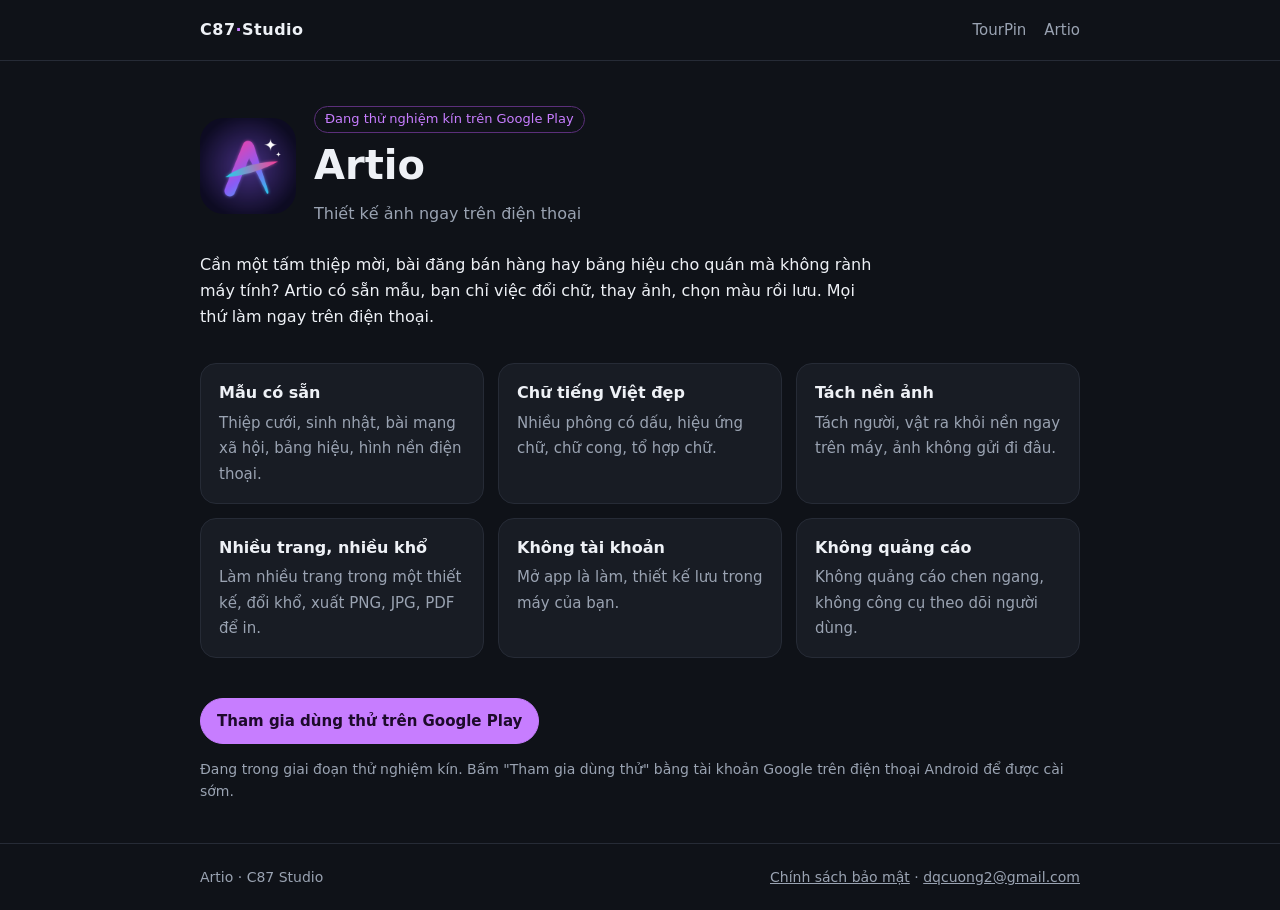
==== artio/index.html @ 3fed8432 "Web C87 Studio: trang chủ, TourPin, Artio, chính sách bảo mật Artio Co-Authored-By: Claude Opus 5.5 " ====
<!DOCTYPE html>
<html lang="vi">
<head>
<meta charset="utf-8">
<meta name="viewport" content="width=device-width, initial-scale=1">
<title>Artio — Thiết kế ảnh trên điện thoại | C87 Studio</title>
<meta name="description" content="Artio: làm thiệp, bài đăng mạng xã hội, bảng hiệu, hình nền ngay trên điện thoại. Không cần tài khoản, không quảng cáo. Ứng dụng của C87 Studio.">
<link rel="icon" href="/assets/artio.png">
<link rel="stylesheet" href="/assets/site.css">
<style>:root { --accent: #c77dff; } .btn.main { color: #1d0a2b; } .tag { border-color: #5b2f7a; }</style>
</head>
<body>
<header class="top"><div class="wrap">
  <a class="brand" href="/">C87<span>·</span>Studio</a>
  <nav><a href="/tourpin/">TourPin</a><a href="/artio/">Artio</a></nav>
</div></header>

<main class="wrap">
  <section class="page-head">
    <img src="/assets/artio.png" alt="Biểu tượng Artio">
    <div>
      <span class="tag">Đang thử nghiệm kín trên Google Play</span>
      <h1>Artio</h1>
      <p class="muted" style="margin:4px 0 0">Thiết kế ảnh ngay trên điện thoại</p>
    </div>
  </section>

  <p style="max-width:680px">Cần một tấm thiệp mời, bài đăng bán hàng hay bảng hiệu cho quán mà không rành máy tính? Artio có sẵn mẫu, bạn chỉ việc đổi chữ, thay ảnh, chọn màu rồi lưu. Mọi thứ làm ngay trên điện thoại.</p>

  <section class="features">
    <div class="feature"><b>Mẫu có sẵn</b><span>Thiệp cưới, sinh nhật, bài mạng xã hội, bảng hiệu, hình nền điện thoại.</span></div>
    <div class="feature"><b>Chữ tiếng Việt đẹp</b><span>Nhiều phông có dấu, hiệu ứng chữ, chữ cong, tổ hợp chữ.</span></div>
    <div class="feature"><b>Tách nền ảnh</b><span>Tách người, vật ra khỏi nền ngay trên máy, ảnh không gửi đi đâu.</span></div>
    <div class="feature"><b>Nhiều trang, nhiều khổ</b><span>Làm nhiều trang trong một thiết kế, đổi khổ, xuất PNG, JPG, PDF để in.</span></div>
    <div class="feature"><b>Không tài khoản</b><span>Mở app là làm, thiết kế lưu trong máy của bạn.</span></div>
    <div class="feature"><b>Không quảng cáo</b><span>Không quảng cáo chen ngang, không công cụ theo dõi người dùng.</span></div>
  </section>

  <div class="btns" style="margin-bottom:12px">
    <a class="btn main" href="https://play.google.com/apps/testing/vn.c87.artio">Tham gia dùng thử trên Google Play</a>
  </div>
  <p class="muted" style="font-size:14px;margin-bottom:40px">Đang trong giai đoạn thử nghiệm kín. Bấm "Tham gia dùng thử" bằng tài khoản Google trên điện thoại Android để được cài sớm.</p>
</main>

<footer><div class="wrap">
  <span>Artio · C87 Studio</span>
  <span>
    <a href="/artio/chinh-sach-bao-mat.html">Chính sách bảo mật</a> ·
    <a href="mailto:dqcuong2@gmail.com">dqcuong2@gmail.com</a>
  </span>
</div></footer>
</body>
</html>
---- assets/site.css ----
:root {
  --bg: #0f1218;
  --card: #181c24;
  --line: #262b36;
  --text: #eef1f6;
  --muted: #9aa3b2;
  --accent: #f5a623;
  --tourpin: #1fb5b0;
  --artio: #b45cf0;
}
* { box-sizing: border-box; }
html { -webkit-text-size-adjust: 100%; }
body {
  margin: 0;
  background: var(--bg);
  color: var(--text);
  font: 16px/1.6 system-ui, -apple-system, "Segoe UI", Roboto, "Noto Sans", sans-serif;
}
a { color: var(--accent); }
.wrap { max-width: 920px; margin: 0 auto; padding: 0 20px; }
header.top { border-bottom: 1px solid var(--line); }
header.top .wrap { display: flex; align-items: center; justify-content: space-between; height: 60px; }
.brand { color: var(--text); text-decoration: none; font-weight: 800; letter-spacing: .5px; }
.brand span { color: var(--accent); }
nav a { color: var(--muted); text-decoration: none; margin-left: 18px; font-size: 15px; }
nav a:hover { color: var(--text); }
.hero { padding: 56px 0 28px; }
.hero h1 { font-size: clamp(28px, 5vw, 44px); line-height: 1.2; margin: 0 0 12px; }
.hero p { color: var(--muted); font-size: 18px; margin: 0; max-width: 640px; }
.apps { display: grid; grid-template-columns: repeat(auto-fit, minmax(260px, 1fr)); gap: 18px; padding: 24px 0 48px; }
.app {
  background: var(--card); border: 1px solid var(--line); border-radius: 20px;
  padding: 22px; display: flex; flex-direction: column; gap: 12px;
}
.app img { width: 72px; height: 72px; border-radius: 18px; }
.app h2 { margin: 4px 0 0; font-size: 22px; }
.app p { margin: 0; color: var(--muted); flex: 1; }
.btns { display: flex; flex-wrap: wrap; gap: 10px; margin-top: 6px; }
.btn {
  display: inline-block; padding: 10px 16px; border-radius: 999px; text-decoration: none;
  font-weight: 600; font-size: 15px; border: 1px solid var(--line); color: var(--text);
}
.btn.main { background: var(--accent); border-color: var(--accent); color: #1a1205; }
.tag { display: inline-block; font-size: 13px; color: var(--accent); border: 1px solid #5a4316; border-radius: 999px; padding: 2px 10px; }
.page-head { display: flex; gap: 18px; align-items: center; padding: 44px 0 10px; }
.page-head img { width: 96px; height: 96px; border-radius: 24px; }
.page-head h1 { margin: 0; font-size: clamp(28px, 5vw, 40px); }
.features { display: grid; grid-template-columns: repeat(auto-fit, minmax(240px, 1fr)); gap: 14px; padding: 18px 0 34px; }
.feature { background: var(--card); border: 1px solid var(--line); border-radius: 16px; padding: 16px 18px; }
.feature b { display: block; margin-bottom: 4px; }
.feature span { color: var(--muted); font-size: 15px; }
.doc { max-width: 720px; padding: 32px 0 48px; }
.doc h1 { font-size: 30px; margin-bottom: 4px; }
.doc h2 { font-size: 20px; margin-top: 28px; }
.doc p, .doc li { color: #d3d8e1; }
.muted { color: var(--muted); }
footer { border-top: 1px solid var(--line); color: var(--muted); font-size: 14px; }
footer .wrap { padding: 22px 20px; display: flex; flex-wrap: wrap; gap: 8px 22px; justify-content: space-between; }
footer a { color: var(--muted); }
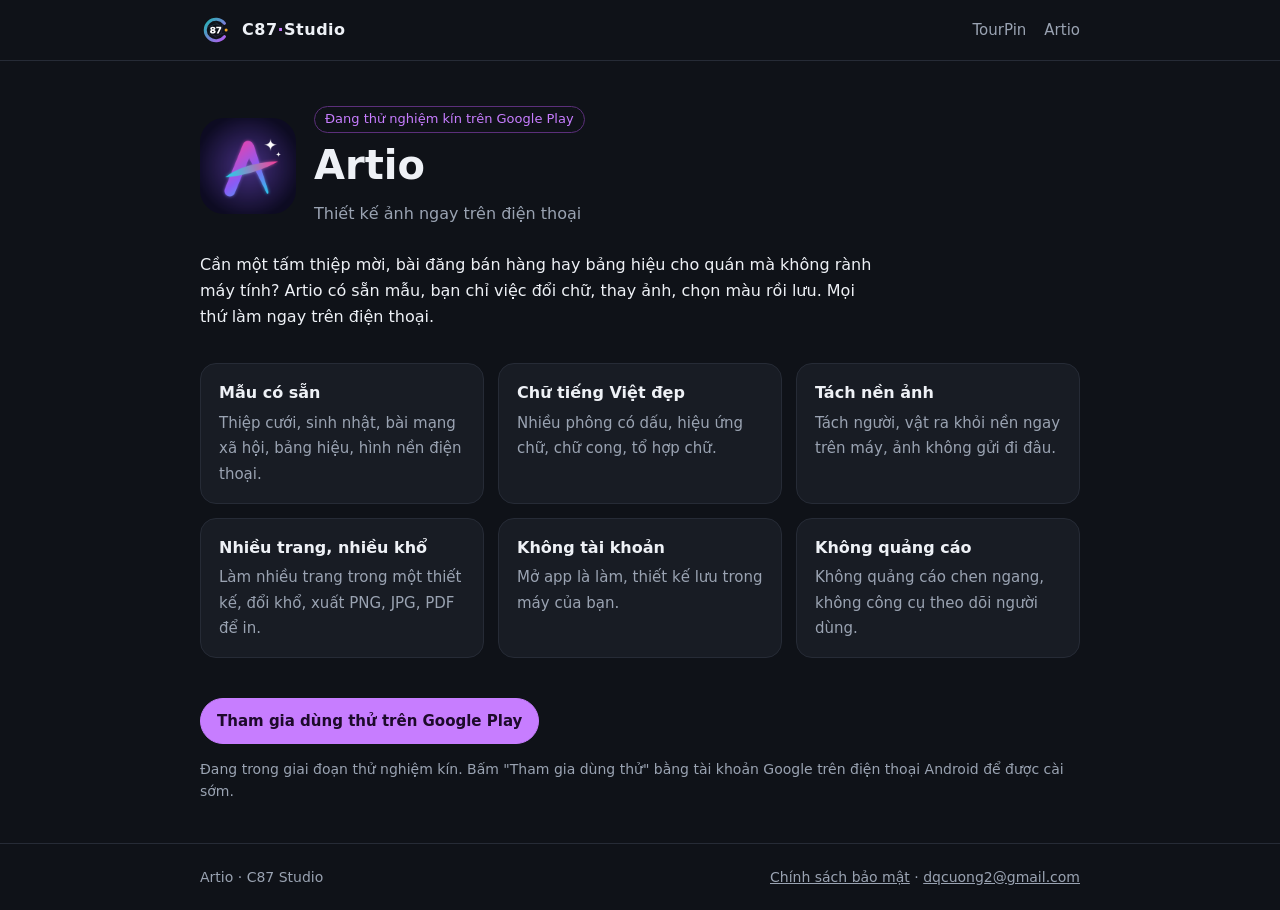
==== commit ad674040: "Gắn logo C87 Studio lên đầu trang và biểu tượng trình duyệt Co-Authored-By: Claude Opus 5.5 <noreply" ====
--- a/artio/index.html
+++ b/artio/index.html
@@ -6,12 +6,13 @@
 <title>Artio — Thiết kế ảnh trên điện thoại | C87 Studio</title>
 <meta name="description" content="Artio: làm thiệp, bài đăng mạng xã hội, bảng hiệu, hình nền ngay trên điện thoại. Không cần tài khoản, không quảng cáo. Ứng dụng của C87 Studio.">
 <link rel="icon" href="/assets/artio.png">
+<link rel="apple-touch-icon" href="/assets/apple-touch-icon.png">
 <link rel="stylesheet" href="/assets/site.css">
 <style>:root { --accent: #c77dff; } .btn.main { color: #1d0a2b; } .tag { border-color: #5b2f7a; }</style>
 </head>
 <body>
 <header class="top"><div class="wrap">
-  <a class="brand" href="/">C87<span>·</span>Studio</a>
+  <a class="brand" href="/"><img src="/assets/c87-logo.svg" alt="" width="32" height="32">C87<span>·</span>Studio</a>
   <nav><a href="/tourpin/">TourPin</a><a href="/artio/">Artio</a></nav>
 </div></header>
 
--- a/assets/site.css
+++ b/assets/site.css
@@ -20,7 +20,8 @@
 .wrap { max-width: 920px; margin: 0 auto; padding: 0 20px; }
 header.top { border-bottom: 1px solid var(--line); }
 header.top .wrap { display: flex; align-items: center; justify-content: space-between; height: 60px; }
-.brand { color: var(--text); text-decoration: none; font-weight: 800; letter-spacing: .5px; }
+.brand { color: var(--text); text-decoration: none; font-weight: 800; letter-spacing: .5px; display: inline-flex; align-items: center; }
+.brand img { display: block; margin-right: 10px; }
 .brand span { color: var(--accent); }
 nav a { color: var(--muted); text-decoration: none; margin-left: 18px; font-size: 15px; }
 nav a:hover { color: var(--text); }
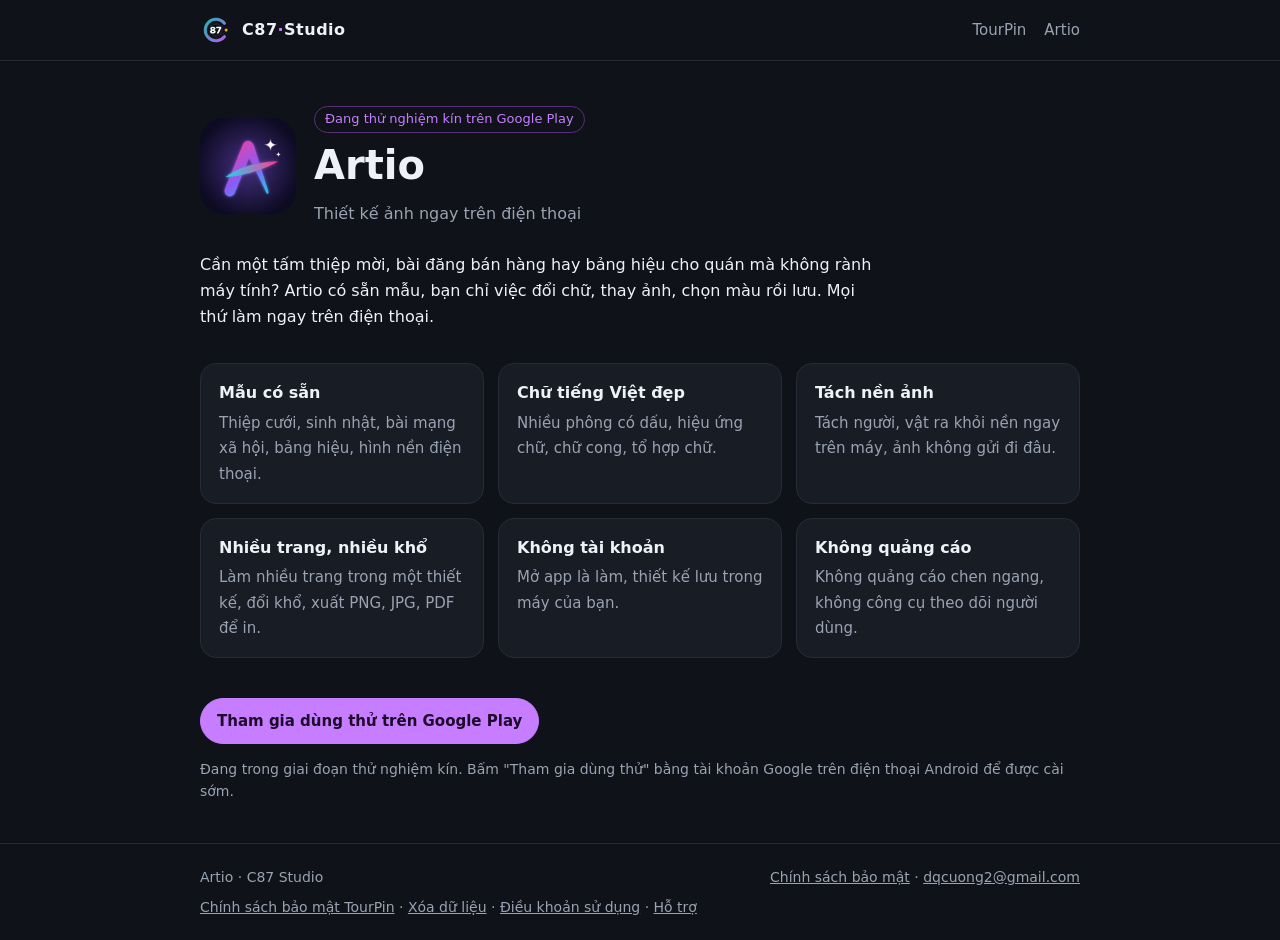
==== commit 228d7112: "Thêm các trang pháp lý và hỗ trợ C87 Studio" ====
--- a/artio/index.html
+++ b/artio/index.html
@@ -49,6 +49,12 @@
     <a href="/artio/chinh-sach-bao-mat.html">Chính sách bảo mật</a> ·
     <a href="mailto:dqcuong2@gmail.com">dqcuong2@gmail.com</a>
   </span>
+  <span>
+    <a href="/tourpin/chinh-sach-bao-mat.html">Chính sách bảo mật TourPin</a> ·
+    <a href="/xoa-du-lieu.html">Xóa dữ liệu</a> ·
+    <a href="/dieu-khoan.html">Điều khoản sử dụng</a> ·
+    <a href="/ho-tro.html">Hỗ trợ</a>
+  </span>
 </div></footer>
 </body>
 </html>
--- a/assets/site.css
+++ b/assets/site.css
@@ -54,6 +54,14 @@
 .doc h1 { font-size: 30px; margin-bottom: 4px; }
 .doc h2 { font-size: 20px; margin-top: 28px; }
 .doc p, .doc li { color: #d3d8e1; }
+.doc hr { border: 0; border-top: 1px solid var(--line); margin: 36px 0; }
+.doc details { background: var(--card); border: 1px solid var(--line); border-radius: 16px; padding: 0 16px; margin-top: 12px; }
+.doc summary { cursor: pointer; font-weight: 700; padding: 12px 0; }
+.doc dt { font-weight: 600; }
+.doc dd { color: #d3d8e1; margin: 0 0 12px; }
+@media (max-width: 760px) {
+  .doc { padding-inline: 20px; }
+}
 .muted { color: var(--muted); }
 footer { border-top: 1px solid var(--line); color: var(--muted); font-size: 14px; }
 footer .wrap { padding: 22px 20px; display: flex; flex-wrap: wrap; gap: 8px 22px; justify-content: space-between; }
